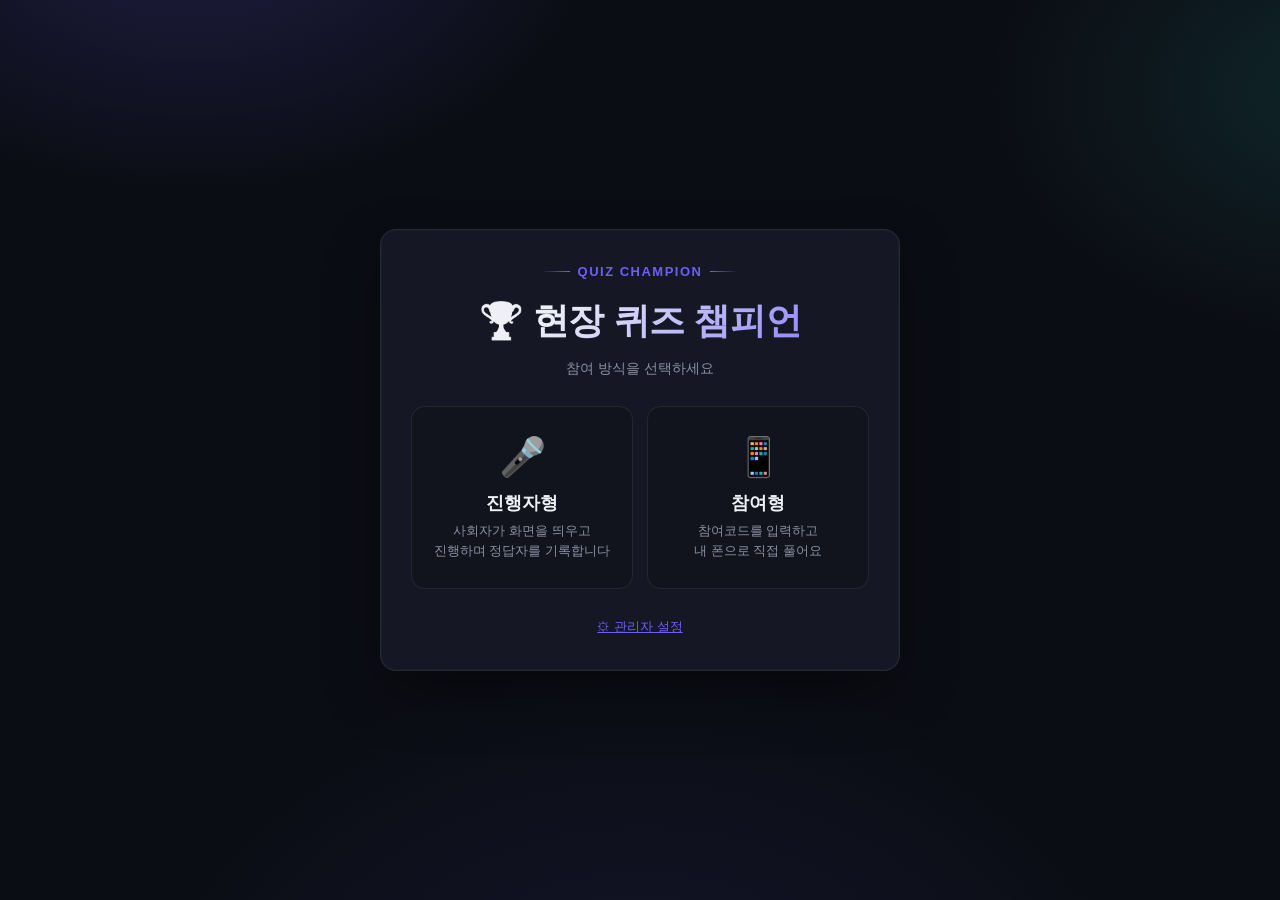
==== index.html @ 054ca65b "전체 화면 비주얼/모션 리모델링 - 은은한 스테이지 조명풍 배경 그라데이션, 그라데이션 타이틀 텍스트 - 모든 진입 화면에 QUIZ CHAMPION 브랜드마크 추가로 첫인상 통일 " ====
<!DOCTYPE html>
<html lang="ko">
<head>
<meta charset="UTF-8" />
<meta name="viewport" content="width=device-width, initial-scale=1.0, maximum-scale=1" />
<title>현장 안전퀴즈 챔피언</title>
<link rel="stylesheet" href="css/style.css?v=9" />
</head>
<body>
<div class="wrap">
  <div class="card">
    <div class="brandmark">QUIZ CHAMPION</div>
    <h1 class="title">🏆 현장 퀴즈 챔피언</h1>
    <p class="subtitle">참여 방식을 선택하세요</p>

    <div class="mode-grid">
      <div class="mode-card" onclick="location.href='host.html'">
        <span class="emoji">🎤</span>
        <h3>진행자형</h3>
        <p>사회자가 화면을 띄우고<br/>진행하며 정답자를 기록합니다</p>
      </div>
      <div class="mode-card" onclick="location.href='play.html'">
        <span class="emoji">📱</span>
        <h3>참여형</h3>
        <p>참여코드를 입력하고<br/>내 폰으로 직접 풀어요</p>
      </div>
    </div>

    <div style="margin-top:28px; text-align:center;">
      <a class="link muted" href="admin.html" id="adminLink">⚙ 관리자 설정</a>
    </div>
  </div>
</div>

<script src="js/config.js?v=9"></script>
<script src="js/api.js?v=9"></script>
<script src="js/auth.js?v=9"></script>
<script>
  document.getElementById('adminLink').addEventListener('click', function (e) {
    e.preventDefault();
    var target = e.currentTarget.href;
    requireAppLogin('quiz2026_admin_auth').then(function () {
      location.href = target;
    });
  });
</script>
</body>
</html>
---- css/style.css ----
/* ===== quiz2026 공통 스타일 : 차분한 다크 테마 + 포인트 컬러 하나 ===== */
:root {
  --bg: #0b0d14;
  --bg-elevated: #12141d;
  --card: #151824;
  --border: rgba(255, 255, 255, 0.08);
  --accent: #6d5efc;
  --accent-hover: #7d6fff;
  --accent-soft: rgba(109, 94, 252, 0.14);
  --success: #2dd4bf;
  --success-soft: rgba(45, 212, 191, 0.14);
  --danger: #f2596b;
  --danger-soft: rgba(242, 89, 107, 0.14);
  --text: #eef0f6;
  --muted: #8a8fa3;
  --radius: 16px;
  font-size: 16px;
}

* { box-sizing: border-box; }

html, body {
  margin: 0;
  padding: 0;
  min-height: 100%;
  font-family: "Pretendard", "Apple SD Gothic Neo", "Malgun Gothic", sans-serif;
  color: var(--text);
  background: var(--bg);
  overflow-x: hidden;
}

/* 은은한 스테이지 조명 느낌의 배경 (성능 부담 없는 CSS 그라데이션) */
body {
  background:
    radial-gradient(700px 480px at 15% -10%, rgba(109, 94, 252, 0.20), transparent 60%),
    radial-gradient(600px 420px at 105% 10%, rgba(45, 212, 191, 0.12), transparent 60%),
    radial-gradient(900px 700px at 50% 120%, rgba(109, 94, 252, 0.10), transparent 60%),
    var(--bg);
  background-attachment: fixed;
}

.wrap {
  min-height: 100vh;
  display: flex;
  flex-direction: column;
  align-items: center;
  justify-content: center;
  padding: 24px;
  position: relative;
  z-index: 1;
}

.brandmark {
  display: flex;
  align-items: center;
  justify-content: center;
  gap: 8px;
  margin-bottom: 18px;
  font-size: 13px;
  font-weight: 700;
  letter-spacing: 1.5px;
  text-transform: uppercase;
  color: var(--accent);
}
.brandmark::before, .brandmark::after {
  content: "";
  height: 1px;
  width: 28px;
  background: linear-gradient(90deg, transparent, var(--accent));
}
.brandmark::after { background: linear-gradient(90deg, var(--accent), transparent); }

.card {
  width: 100%;
  max-width: 520px;
  background: var(--card);
  border: 1px solid var(--border);
  border-radius: var(--radius);
  padding: 34px 30px;
  box-shadow: 0 24px 60px -12px rgba(0, 0, 0, 0.5), 0 0 0 1px rgba(255,255,255,0.02) inset;
  animation: cardIn .5s cubic-bezier(.16,1,.3,1);
}

.card.wide { max-width: 820px; }

@keyframes cardIn {
  from { opacity: 0; transform: translateY(18px) scale(.98); }
  to { opacity: 1; transform: none; }
}

.screen-anim { animation: cardIn .45s cubic-bezier(.16,1,.3,1); }

h1.title {
  font-size: clamp(26px, 5vw, 36px);
  font-weight: 800;
  text-align: center;
  margin: 0 0 6px;
  letter-spacing: -0.4px;
  background: linear-gradient(135deg, var(--text) 30%, var(--accent-hover));
  -webkit-background-clip: text;
  background-clip: text;
  color: transparent;
}

.subtitle {
  text-align: center;
  color: var(--muted);
  margin-bottom: 28px;
  font-size: 14px;
}

.btn {
  display: inline-flex;
  align-items: center;
  justify-content: center;
  gap: 8px;
  width: 100%;
  padding: 15px 22px;
  font-size: 16px;
  font-weight: 700;
  border-radius: 12px;
  border: none;
  cursor: pointer;
  color: #ffffff;
  background: var(--accent);
  box-shadow: 0 8px 20px -6px rgba(109, 94, 252, 0.55);
  transition: background .18s ease, transform .15s cubic-bezier(.16,1,.3,1), box-shadow .18s ease;
  margin-bottom: 12px;
}
.btn:hover { background: var(--accent-hover); transform: translateY(-2px); box-shadow: 0 12px 26px -6px rgba(109, 94, 252, 0.65); }
.btn:active { transform: translateY(0) scale(0.98); }
.btn:disabled { opacity: .4; cursor: not-allowed; transform: none; box-shadow: none; }

.btn.secondary {
  color: var(--text);
  background: var(--bg-elevated);
  border: 1px solid var(--border);
}
.btn.secondary:hover { background: #1a1d2a; }

.btn.danger {
  color: #fff;
  background: var(--danger);
}
.btn.danger:hover { filter: brightness(1.08); }

.btn.ghost {
  background: transparent;
  color: var(--text);
  border: 1px solid var(--border);
}
.btn.ghost:hover { background: rgba(255,255,255,0.04); }

.btn.small { padding: 9px 16px; font-size: 13px; width: auto; }

.mode-grid {
  display: grid;
  grid-template-columns: 1fr;
  gap: 14px;
  width: 100%;
}
@media (min-width: 520px) {
  .mode-grid { grid-template-columns: 1fr 1fr; }
}
.mode-card {
  cursor: pointer;
  border-radius: 14px;
  padding: 28px 18px;
  text-align: center;
  border: 1px solid var(--border);
  background: var(--bg-elevated);
  transition: transform .2s cubic-bezier(.16,1,.3,1), border-color .2s ease, box-shadow .2s ease;
}
.mode-card:hover {
  transform: translateY(-5px);
  border-color: var(--accent);
  box-shadow: 0 16px 32px -12px rgba(109, 94, 252, 0.45);
}
.mode-card .emoji {
  font-size: 38px; display:block; margin-bottom: 12px;
  transition: transform .2s cubic-bezier(.16,1,.3,1);
}
.mode-card:hover .emoji { transform: scale(1.12) rotate(-4deg); }
.mode-card h3 { margin: 0 0 6px; font-size: 18px; font-weight: 700; }
.mode-card p { color: var(--muted); font-size: 13px; margin: 0; line-height: 1.5; }

input[type=text], input[type=number], input[type=password], select, textarea {
  width: 100%;
  padding: 13px 15px;
  border-radius: 10px;
  border: 1px solid var(--border);
  background: var(--bg-elevated);
  color: var(--text);
  font-size: 15px;
  margin-bottom: 14px;
  outline: none;
  transition: border-color .15s ease;
}
input:focus, select:focus, textarea:focus { border-color: var(--accent); }

label.field-label {
  display: block;
  font-size: 12px;
  color: var(--muted);
  margin-bottom: 6px;
  font-weight: 600;
}

.alert {
  padding: 13px 16px;
  border-radius: 10px;
  margin-bottom: 16px;
  font-weight: 600;
  font-size: 14px;
  text-align: center;
}
.alert.error { background: var(--danger-soft); color: #ffb3bd; }
.alert.success { background: var(--success-soft); color: #a6f5ec; }
.alert.info { background: var(--accent-soft); color: #cfc9ff; }

.progress-outer {
  width: 100%;
  height: 8px;
  background: var(--bg-elevated);
  border-radius: 999px;
  overflow: hidden;
  margin-bottom: 20px;
}
.progress-inner {
  height: 100%;
  background: linear-gradient(90deg, var(--accent), var(--success));
  transition: width .4s cubic-bezier(.16,1,.3,1);
  position: relative;
  overflow: hidden;
}
.progress-inner::after {
  content: "";
  position: absolute; inset: 0;
  background: linear-gradient(90deg, transparent, rgba(255,255,255,0.35), transparent);
  animation: shimmer 1.8s ease-in-out infinite;
}
@keyframes shimmer {
  0% { transform: translateX(-100%); }
  100% { transform: translateX(100%); }
}

.qorder {
  text-align: center;
  font-weight: 700;
  letter-spacing: 1px;
  color: var(--accent);
  font-size: 13px;
  margin-bottom: 8px;
  text-transform: uppercase;
}

.question-text {
  font-size: clamp(19px, 4vw, 27px);
  font-weight: 700;
  text-align: center;
  margin: 10px 0 26px;
  line-height: 1.4;
}

.choices {
  display: grid;
  grid-template-columns: 1fr;
  gap: 12px;
}
@media (min-width: 480px) {
  .choices { grid-template-columns: 1fr 1fr; }
}
.choice-btn {
  padding: 18px 16px;
  border-radius: 12px;
  border: 1px solid var(--border);
  background: var(--bg-elevated);
  color: var(--text);
  font-size: 16px;
  font-weight: 600;
  cursor: pointer;
  text-align: left;
  display: flex;
  align-items: center;
  gap: 12px;
  transition: background .15s ease, border-color .15s ease, transform .15s cubic-bezier(.16,1,.3,1);
}
.choice-btn .num {
  width: 26px; height: 26px;
  border-radius: 50%;
  background: rgba(255,255,255,0.08);
  display: flex; align-items: center; justify-content: center;
  font-size: 13px; flex-shrink: 0;
  color: var(--muted);
  transition: background .15s ease, color .15s ease;
}
.choice-btn:hover:not(:disabled) { background: #1a1d2a; border-color: rgba(255,255,255,0.16); transform: translateY(-2px); }
.choice-btn.selected { border-color: var(--accent); background: var(--accent-soft); transform: scale(0.99); }
.choice-btn.selected .num { background: var(--accent); color: #fff; }
.choice-btn.correct { border-color: var(--success); background: var(--success-soft); animation: correctPop .4s cubic-bezier(.34,1.56,.64,1); }
.choice-btn.correct .num { background: var(--success); color: #06231f; }
.choice-btn.wrong { border-color: var(--danger); background: var(--danger-soft); animation: wrongShake .35s ease; }
.choice-btn.wrong .num { background: var(--danger); color: #2a0a0e; }
.choice-btn:disabled { cursor: default; }

@keyframes correctPop {
  0% { transform: scale(1); }
  50% { transform: scale(1.04); }
  100% { transform: scale(1); }
}
@keyframes wrongShake {
  0%, 100% { transform: translateX(0); }
  25% { transform: translateX(-4px); }
  75% { transform: translateX(4px); }
}

.timer {
  font-variant-numeric: tabular-nums;
  font-weight: 700;
  font-size: 18px;
  text-align: center;
  padding: 6px 16px;
  border-radius: 999px;
  background: var(--bg-elevated);
  display: inline-block;
  margin: 0 auto 16px;
  border: 1px solid var(--border);
  color: var(--text);
  transition: color .3s ease, border-color .3s ease, background .3s ease;
}
.timer.urgent {
  color: #fff;
  border-color: var(--danger);
  background: var(--danger-soft);
  animation: pulse 0.9s ease-in-out infinite;
}
@keyframes pulse {
  0%, 100% { transform: scale(1); }
  50% { transform: scale(1.05); }
}

.center-row { display: flex; justify-content: center; margin-bottom: 18px; }

.winners-list {
  display: flex;
  flex-wrap: wrap;
  gap: 8px;
  justify-content: center;
  margin: 14px 0;
}
.winner-chip {
  padding: 7px 13px;
  border-radius: 999px;
  background: var(--accent-soft);
  border: 1px solid rgba(109, 94, 252, 0.3);
  font-weight: 600;
  font-size: 13px;
}

.leaderboard { width: 100%; border-collapse: collapse; margin-top: 10px; }
.leaderboard th, .leaderboard td {
  padding: 11px 10px;
  text-align: left;
  border-bottom: 1px solid var(--border);
}
.leaderboard th { color: var(--muted); font-size: 11px; text-transform: uppercase; font-weight: 600; }
.leaderboard tr:first-child td { font-size: 17px; font-weight: 700; color: var(--accent); }
.rank-badge { font-size: 18px; }

.celebrate {
  text-align: center;
  padding: 16px 0;
}
.celebrate .big-emoji {
  font-size: 64px;
  animation: bounce 1.6s ease-in-out infinite;
}
@keyframes bounce {
  0%, 100% { transform: translateY(0); }
  50% { transform: translateY(-14px); }
}

canvas#confetti-canvas {
  position: fixed;
  top: 0; left: 0;
  width: 100vw; height: 100vh;
  pointer-events: none;
  z-index: 999;
}

.top-bar {
  display: flex;
  justify-content: space-between;
  align-items: center;
  width: 100%;
  margin-bottom: 18px;
}
.badge {
  padding: 5px 13px;
  border-radius: 999px;
  background: var(--bg-elevated);
  border: 1px solid var(--border);
  font-size: 12px;
  font-weight: 600;
  color: var(--muted);
}

.grid2 { display: grid; grid-template-columns: 1fr 1fr; gap: 12px; }

.host-layout {
  display: grid;
  grid-template-columns: 1fr;
  gap: 24px;
}
@media (min-width: 760px) {
  .host-layout { grid-template-columns: 1fr 300px; }
}
.host-side {
  background: var(--bg-elevated);
  border: 1px solid var(--border);
  border-radius: 14px;
  padding: 18px;
  align-self: start;
}
.host-side .winners-list { justify-content: flex-start; }
.section-title {
  font-size: 13px;
  font-weight: 700;
  color: var(--text);
  margin: 26px 0 12px;
  text-transform: uppercase;
  letter-spacing: 0.5px;
  border-bottom: 1px solid var(--border);
  padding-bottom: 8px;
}
.muted { color: var(--muted); font-size: 13px; }
.hidden { display: none !important; }
a.link { color: var(--accent); }
.qr-box { display:flex; flex-direction:column; align-items:center; gap:10px; margin-top:10px; }
.qr-box canvas, .qr-box img { background:#fff; padding:10px; border-radius:12px; }
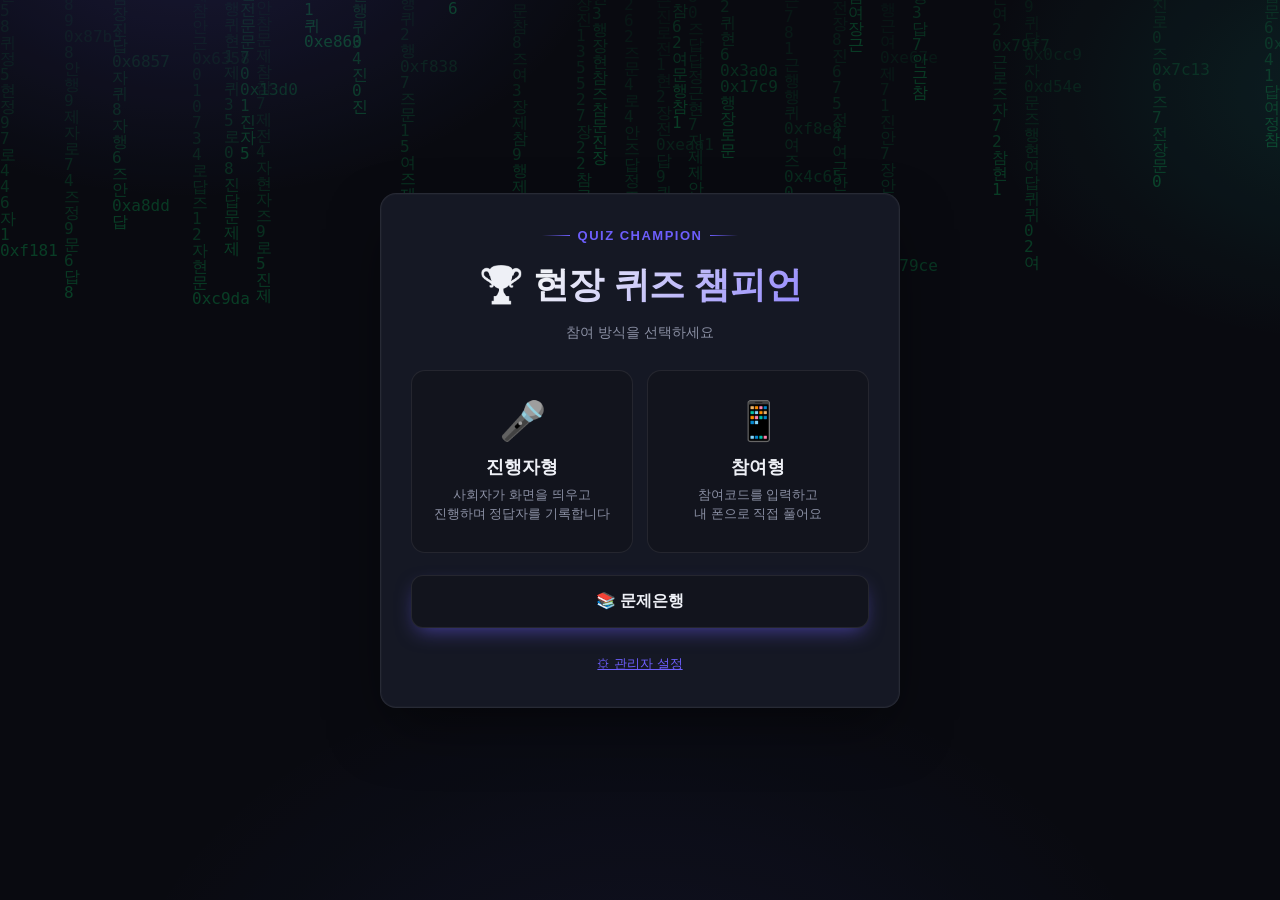
==== commit 46de8a70: "문제은행 페이지, 매트릭스 레인 배경, 오답률 색상 연동 추가 - bank.html: 문제/문항4개/정답을 폼으로 계속 추가하고 한 번에 배치 저장 - index.html에 문제은" ====
--- a/index.html
+++ b/index.html
@@ -4,7 +4,7 @@
 <meta charset="UTF-8" />
 <meta name="viewport" content="width=device-width, initial-scale=1.0, maximum-scale=1" />
 <title>현장 안전퀴즈 챔피언</title>
-<link rel="stylesheet" href="css/style.css?v=9" />
+<link rel="stylesheet" href="css/style.css?v=10" />
 </head>
 <body>
 <div class="wrap">
@@ -26,23 +26,29 @@
       </div>
     </div>
 
-    <div style="margin-top:28px; text-align:center;">
+    <button class="btn secondary" id="bankLink" style="margin-top:22px;">📚 문제은행</button>
+
+    <div style="margin-top:14px; text-align:center;">
       <a class="link muted" href="admin.html" id="adminLink">⚙ 관리자 설정</a>
     </div>
   </div>
 </div>
 
-<script src="js/config.js?v=9"></script>
-<script src="js/api.js?v=9"></script>
-<script src="js/auth.js?v=9"></script>
+<script src="js/config.js?v=10"></script>
+<script src="js/api.js?v=10"></script>
+<script src="js/matrixRain.js?v=10"></script>
+<script src="js/auth.js?v=10"></script>
 <script>
-  document.getElementById('adminLink').addEventListener('click', function (e) {
-    e.preventDefault();
-    var target = e.currentTarget.href;
-    requireAppLogin('quiz2026_admin_auth').then(function () {
-      location.href = target;
+  function gatedNav(el, target) {
+    el.addEventListener('click', function (e) {
+      e.preventDefault();
+      requireAppLogin('quiz2026_admin_auth').then(function () {
+        location.href = target;
+      });
     });
-  });
+  }
+  gatedNav(document.getElementById('adminLink'), 'admin.html');
+  gatedNav(document.getElementById('bankLink'), 'bank.html');
 </script>
 </body>
 </html>
--- a/css/style.css
+++ b/css/style.css
@@ -260,7 +260,10 @@
   text-align: center;
   margin: 10px 0 26px;
   line-height: 1.4;
-}
+  transition: color .2s ease;
+}
+.question-text.is-wrong { color: var(--danger); }
+.question-text.is-correct { color: var(--success); }
 
 .choices {
   display: grid;
@@ -438,3 +441,28 @@
 a.link { color: var(--accent); }
 .qr-box { display:flex; flex-direction:column; align-items:center; gap:10px; margin-top:10px; }
 .qr-box canvas, .qr-box img { background:#fff; padding:10px; border-radius:12px; }
+
+.qbank-entry {
+  position: relative;
+  background: var(--bg-elevated);
+  border: 1px solid var(--border);
+  border-radius: 14px;
+  padding: 20px 20px 6px;
+  margin-bottom: 18px;
+  animation: cardIn .35s cubic-bezier(.16,1,.3,1);
+}
+.qbank-entry label.field-label input[type=radio] { margin-right: 4px; vertical-align: middle; }
+.qbank-remove {
+  position: absolute;
+  top: 12px; right: 12px;
+  width: 28px; height: 28px;
+  border-radius: 50%;
+  border: 1px solid var(--border);
+  background: transparent;
+  color: var(--muted);
+  cursor: pointer;
+  font-size: 14px;
+  line-height: 1;
+  transition: background .15s ease, color .15s ease;
+}
+.qbank-remove:hover { background: var(--danger-soft); color: var(--danger); }
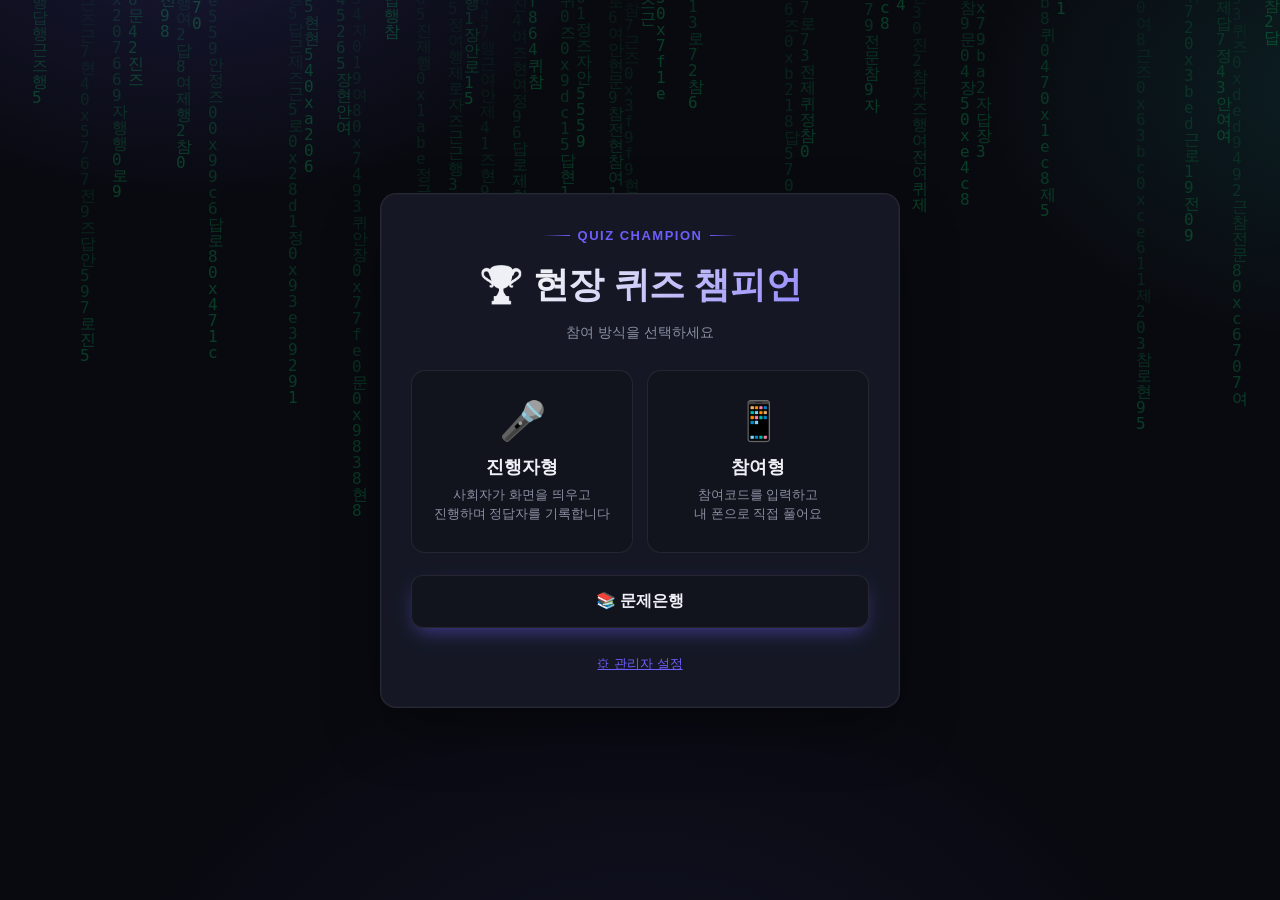
==== commit b61b4ee9: "매트릭스 배경의 0x____ 토큰을 가로가 아닌 세로로 표시 fillText로 문자열 전체를 한 번에 찍으면 가로로 나열되던 문제를 고쳐 한 글자씩 y좌표를 증가시키며 그려 다른 " ====
--- a/index.html
+++ b/index.html
@@ -4,7 +4,7 @@
 <meta charset="UTF-8" />
 <meta name="viewport" content="width=device-width, initial-scale=1.0, maximum-scale=1" />
 <title>현장 안전퀴즈 챔피언</title>
-<link rel="stylesheet" href="css/style.css?v=10" />
+<link rel="stylesheet" href="css/style.css?v=11" />
 </head>
 <body>
 <div class="wrap">
@@ -34,10 +34,10 @@
   </div>
 </div>
 
-<script src="js/config.js?v=10"></script>
-<script src="js/api.js?v=10"></script>
-<script src="js/matrixRain.js?v=10"></script>
-<script src="js/auth.js?v=10"></script>
+<script src="js/config.js?v=11"></script>
+<script src="js/api.js?v=11"></script>
+<script src="js/matrixRain.js?v=11"></script>
+<script src="js/auth.js?v=11"></script>
 <script>
   function gatedNav(el, target) {
     el.addEventListener('click', function (e) {
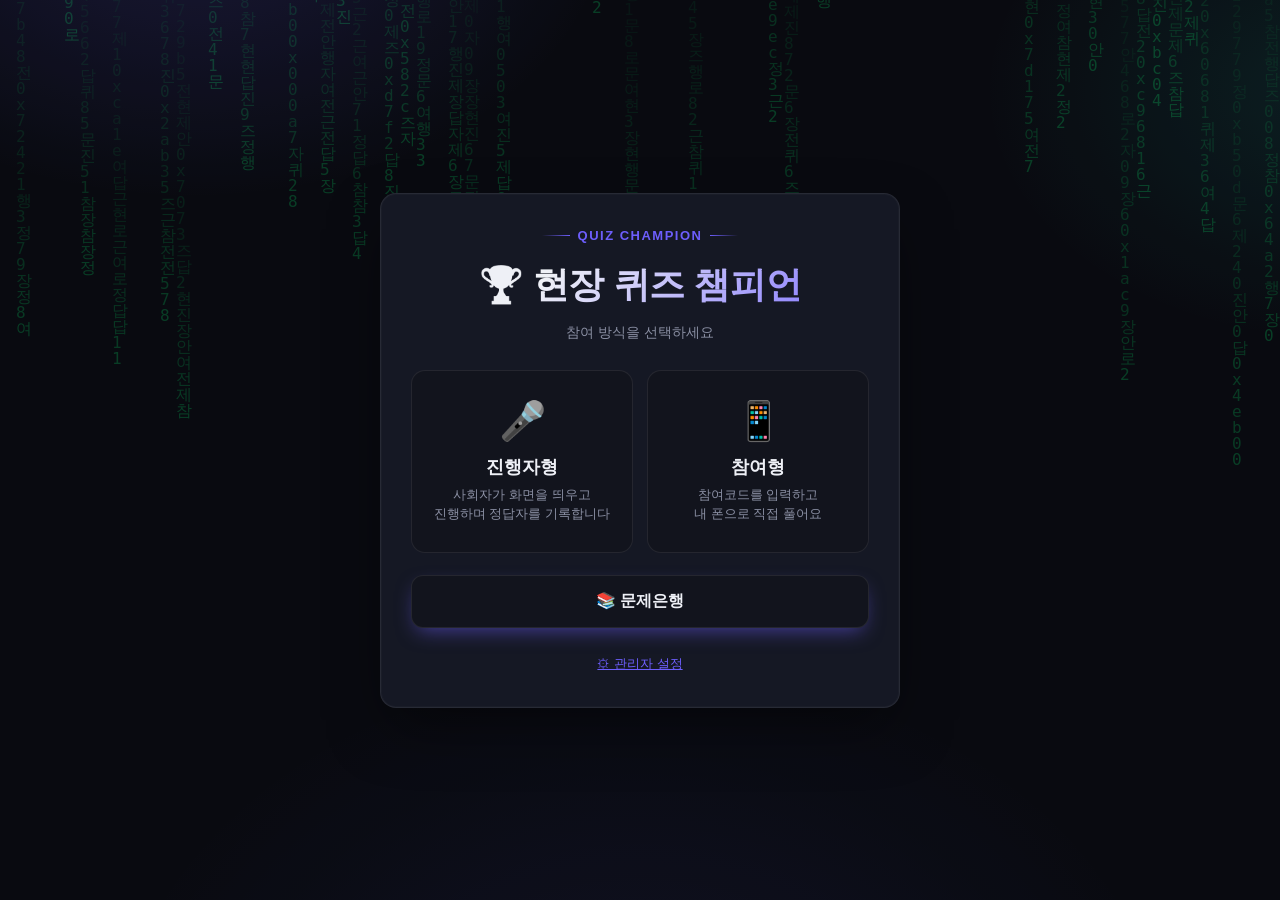
==== commit bd67b4d7: "참여형 결과화면에 상품 표시 + 관리자 지난회차 결과 조회 추가 - play.js: 순위가 winnerCount 이내면 prizeNames를 순서대로 매칭해   리더보드에 상품 컬" ====
--- a/index.html
+++ b/index.html
@@ -4,7 +4,7 @@
 <meta charset="UTF-8" />
 <meta name="viewport" content="width=device-width, initial-scale=1.0, maximum-scale=1" />
 <title>현장 안전퀴즈 챔피언</title>
-<link rel="stylesheet" href="css/style.css?v=11" />
+<link rel="stylesheet" href="css/style.css?v=12" />
 </head>
 <body>
 <div class="wrap">
@@ -34,10 +34,10 @@
   </div>
 </div>
 
-<script src="js/config.js?v=11"></script>
-<script src="js/api.js?v=11"></script>
-<script src="js/matrixRain.js?v=11"></script>
-<script src="js/auth.js?v=11"></script>
+<script src="js/config.js?v=12"></script>
+<script src="js/api.js?v=12"></script>
+<script src="js/matrixRain.js?v=12"></script>
+<script src="js/auth.js?v=12"></script>
 <script>
   function gatedNav(el, target) {
     el.addEventListener('click', function (e) {
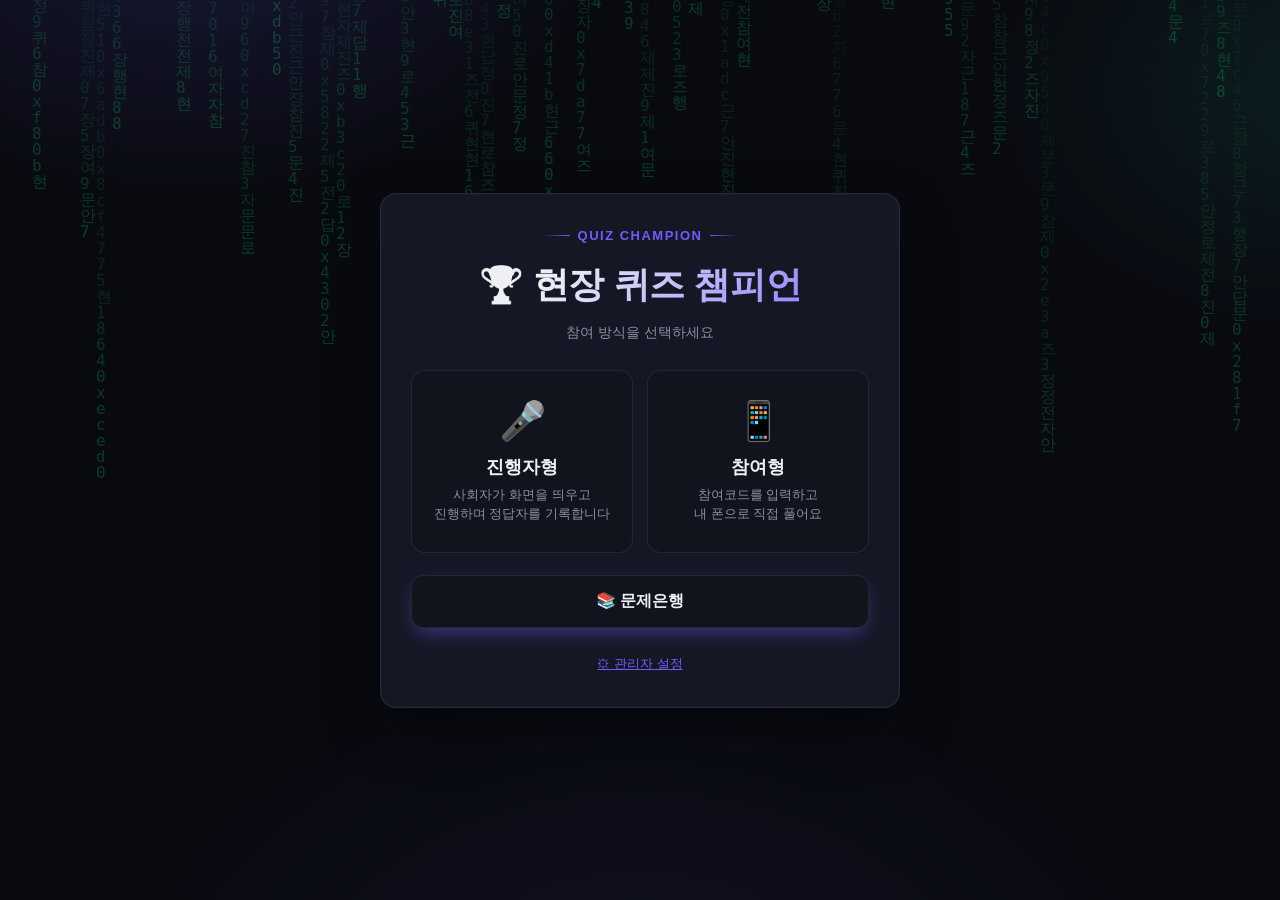
==== commit 880d6dbb: "사전설정을 1번 순서로 이동, 회차 생성 시 자동 적용 상품/수상자 정보를 회차 생성 전에 먼저 입력해두면 '문항 추가' 클릭 시 새로 생성된 회차에 자동으로 저장되도록 변경. 회" ====
--- a/index.html
+++ b/index.html
@@ -4,7 +4,7 @@
 <meta charset="UTF-8" />
 <meta name="viewport" content="width=device-width, initial-scale=1.0, maximum-scale=1" />
 <title>현장 안전퀴즈 챔피언</title>
-<link rel="stylesheet" href="css/style.css?v=12" />
+<link rel="stylesheet" href="css/style.css?v=13" />
 </head>
 <body>
 <div class="wrap">
@@ -34,10 +34,10 @@
   </div>
 </div>
 
-<script src="js/config.js?v=12"></script>
-<script src="js/api.js?v=12"></script>
-<script src="js/matrixRain.js?v=12"></script>
-<script src="js/auth.js?v=12"></script>
+<script src="js/config.js?v=13"></script>
+<script src="js/api.js?v=13"></script>
+<script src="js/matrixRain.js?v=13"></script>
+<script src="js/auth.js?v=13"></script>
 <script>
   function gatedNav(el, target) {
     el.addEventListener('click', function (e) {
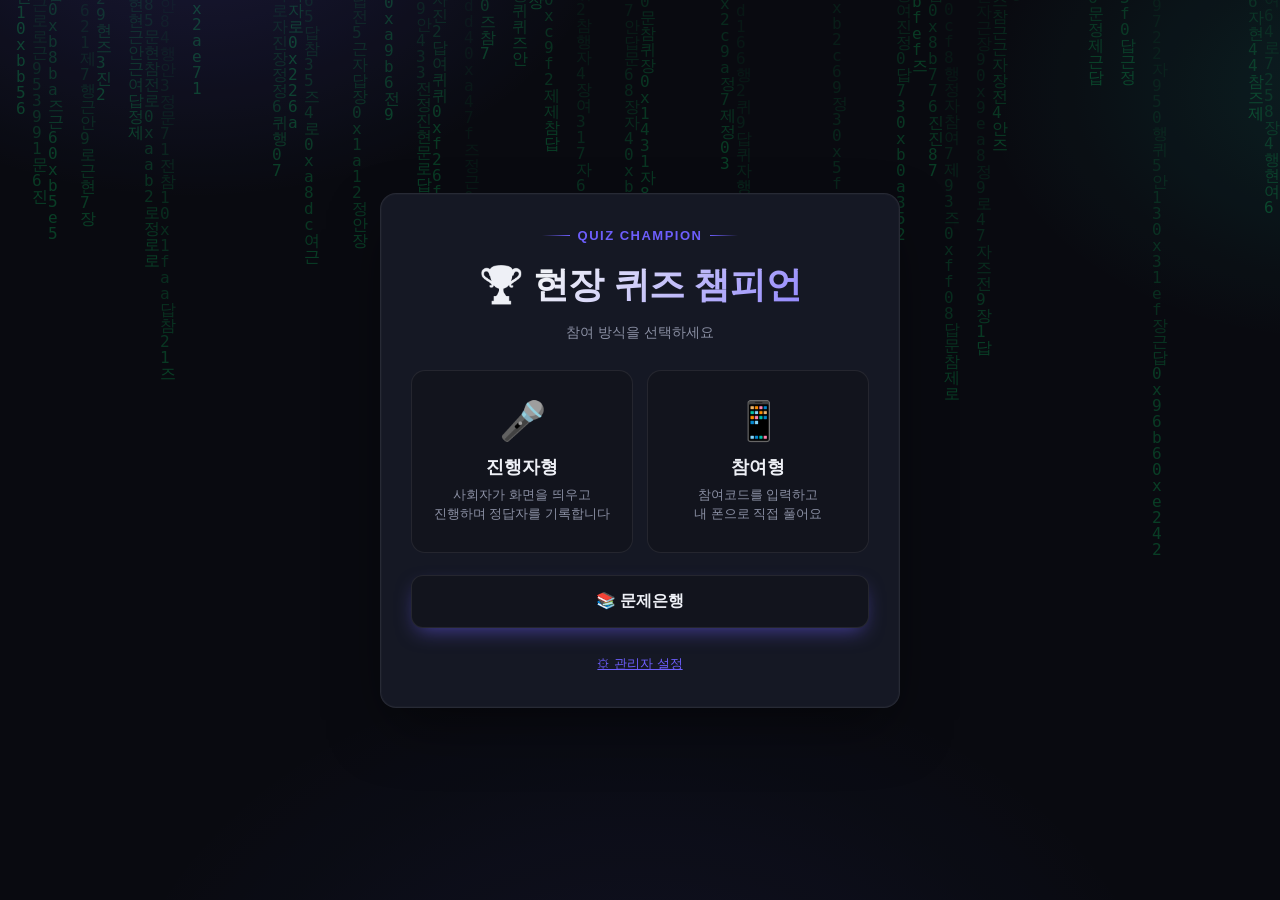
==== commit 35aa322b: "관리자 버튼에 순서 표기 원숫자(①②③④) 추가 Co-Authored-By: Claude Sonnet 5 <noreply@anthropic.com>" ====
--- a/index.html
+++ b/index.html
@@ -4,7 +4,7 @@
 <meta charset="UTF-8" />
 <meta name="viewport" content="width=device-width, initial-scale=1.0, maximum-scale=1" />
 <title>현장 안전퀴즈 챔피언</title>
-<link rel="stylesheet" href="css/style.css?v=13" />
+<link rel="stylesheet" href="css/style.css?v=14" />
 </head>
 <body>
 <div class="wrap">
@@ -34,10 +34,10 @@
   </div>
 </div>
 
-<script src="js/config.js?v=13"></script>
-<script src="js/api.js?v=13"></script>
-<script src="js/matrixRain.js?v=13"></script>
-<script src="js/auth.js?v=13"></script>
+<script src="js/config.js?v=14"></script>
+<script src="js/api.js?v=14"></script>
+<script src="js/matrixRain.js?v=14"></script>
+<script src="js/auth.js?v=14"></script>
 <script>
   function gatedNav(el, target) {
     el.addEventListener('click', function (e) {
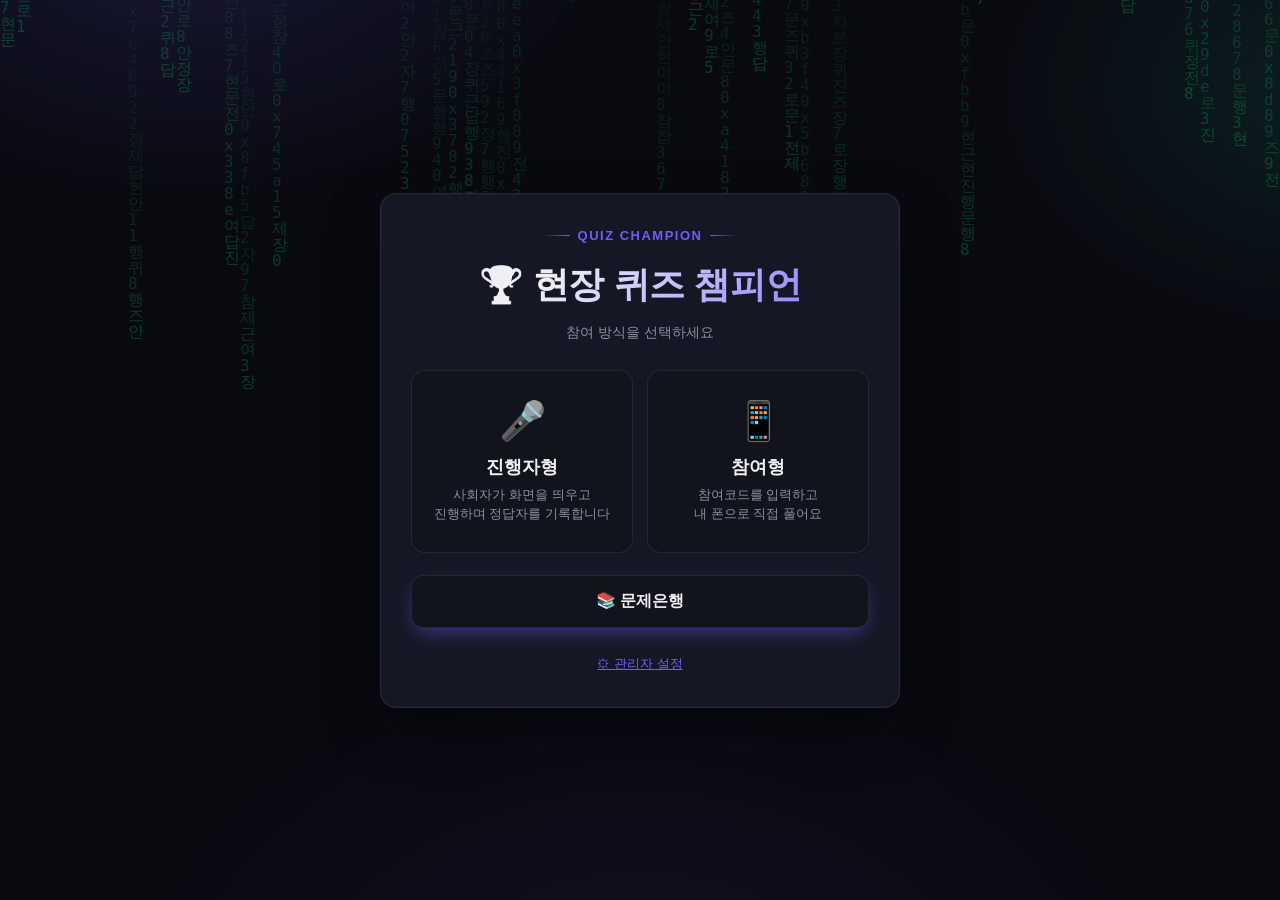
==== commit 4390e3c3: "상품 구간 동률 발생 시 운명의 수레바퀴로 추첨하는 기능 추가 참석자 클로즈 시 winnerCount 이내 순위에 점수 동률이 있으면 js/wheel.js의 룰렛 모달이 순서대로 " ====
--- a/index.html
+++ b/index.html
@@ -4,7 +4,7 @@
 <meta charset="UTF-8" />
 <meta name="viewport" content="width=device-width, initial-scale=1.0, maximum-scale=1" />
 <title>현장 안전퀴즈 챔피언</title>
-<link rel="stylesheet" href="css/style.css?v=14" />
+<link rel="stylesheet" href="css/style.css?v=15" />
 </head>
 <body>
 <div class="wrap">
@@ -34,10 +34,10 @@
   </div>
 </div>
 
-<script src="js/config.js?v=14"></script>
-<script src="js/api.js?v=14"></script>
-<script src="js/matrixRain.js?v=14"></script>
-<script src="js/auth.js?v=14"></script>
+<script src="js/config.js?v=15"></script>
+<script src="js/api.js?v=15"></script>
+<script src="js/matrixRain.js?v=15"></script>
+<script src="js/auth.js?v=15"></script>
 <script>
   function gatedNav(el, target) {
     el.addEventListener('click', function (e) {
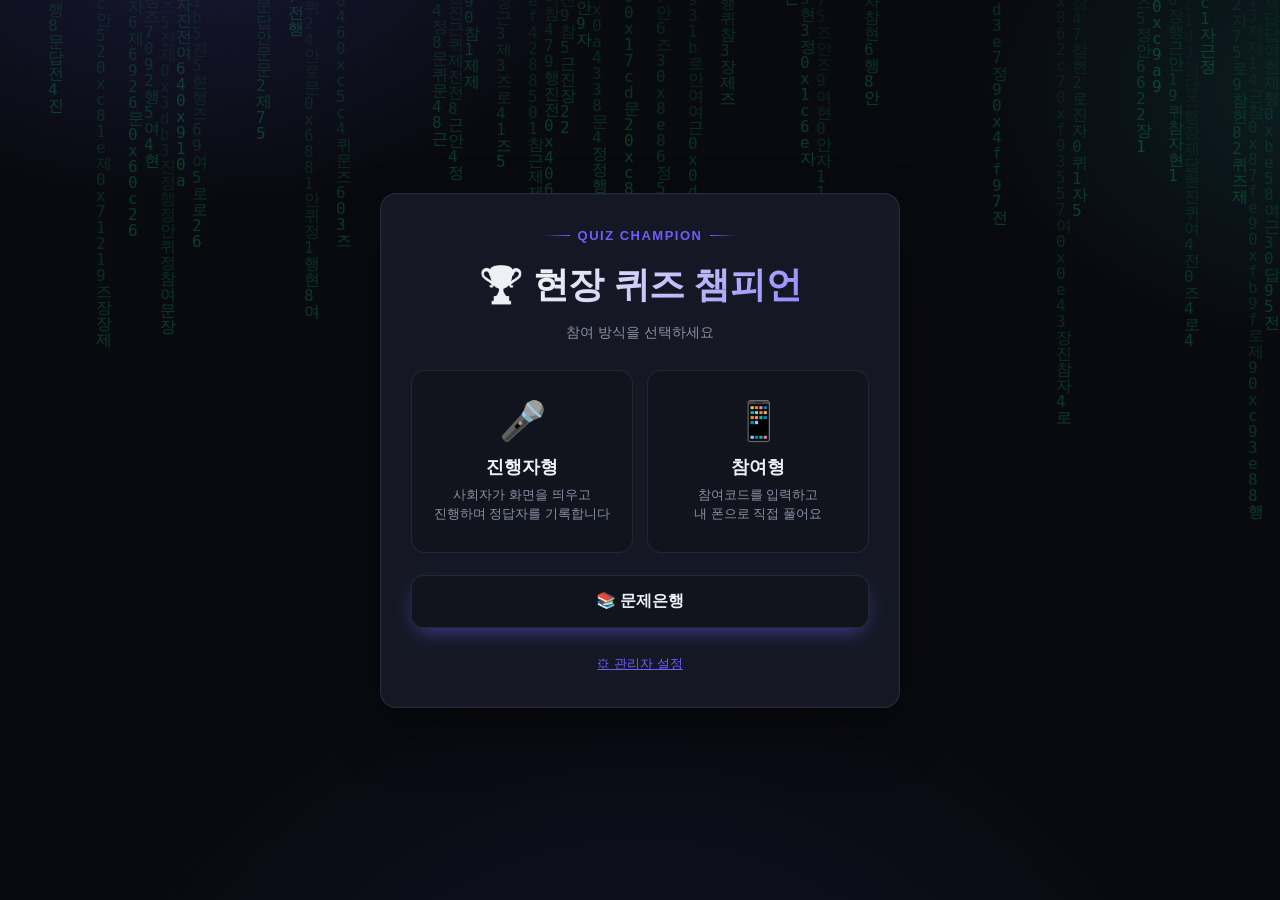
==== commit 59d14f2b: "보안 강화 + 상품/추첨 기능 대규모 업데이트 보안: - 관리자 전용 action을 서버측에서도 비밀번호로 재검증하도록 변경   (기존에는 클라이언트 UI 게이트만 있어 exec " ====
--- a/index.html
+++ b/index.html
@@ -4,7 +4,7 @@
 <meta charset="UTF-8" />
 <meta name="viewport" content="width=device-width, initial-scale=1.0, maximum-scale=1" />
 <title>현장 안전퀴즈 챔피언</title>
-<link rel="stylesheet" href="css/style.css?v=15" />
+<link rel="stylesheet" href="css/style.css?v=16" />
 </head>
 <body>
 <div class="wrap">
@@ -34,10 +34,10 @@
   </div>
 </div>
 
-<script src="js/config.js?v=15"></script>
-<script src="js/api.js?v=15"></script>
-<script src="js/matrixRain.js?v=15"></script>
-<script src="js/auth.js?v=15"></script>
+<script src="js/config.js?v=16"></script>
+<script src="js/api.js?v=16"></script>
+<script src="js/matrixRain.js?v=16"></script>
+<script src="js/auth.js?v=16"></script>
 <script>
   function gatedNav(el, target) {
     el.addEventListener('click', function (e) {
--- a/css/style.css
+++ b/css/style.css
@@ -206,6 +206,26 @@
   font-weight: 600;
 }
 
+label.checkbox-row {
+  display: flex;
+  align-items: center;
+  gap: 8px;
+  font-size: 13px;
+  color: var(--text);
+  font-weight: 600;
+  margin-bottom: 12px;
+  cursor: pointer;
+}
+label.checkbox-row input[type=checkbox] {
+  width: 18px; height: 18px;
+  accent-color: var(--accent);
+  margin: 0;
+  flex-shrink: 0;
+}
+
+.crown-silver { filter: grayscale(1) brightness(1.4); }
+.crown-bronze { filter: sepia(1) saturate(2) hue-rotate(-20deg) brightness(0.9); }
+
 .alert {
   padding: 13px 16px;
   border-radius: 10px;
